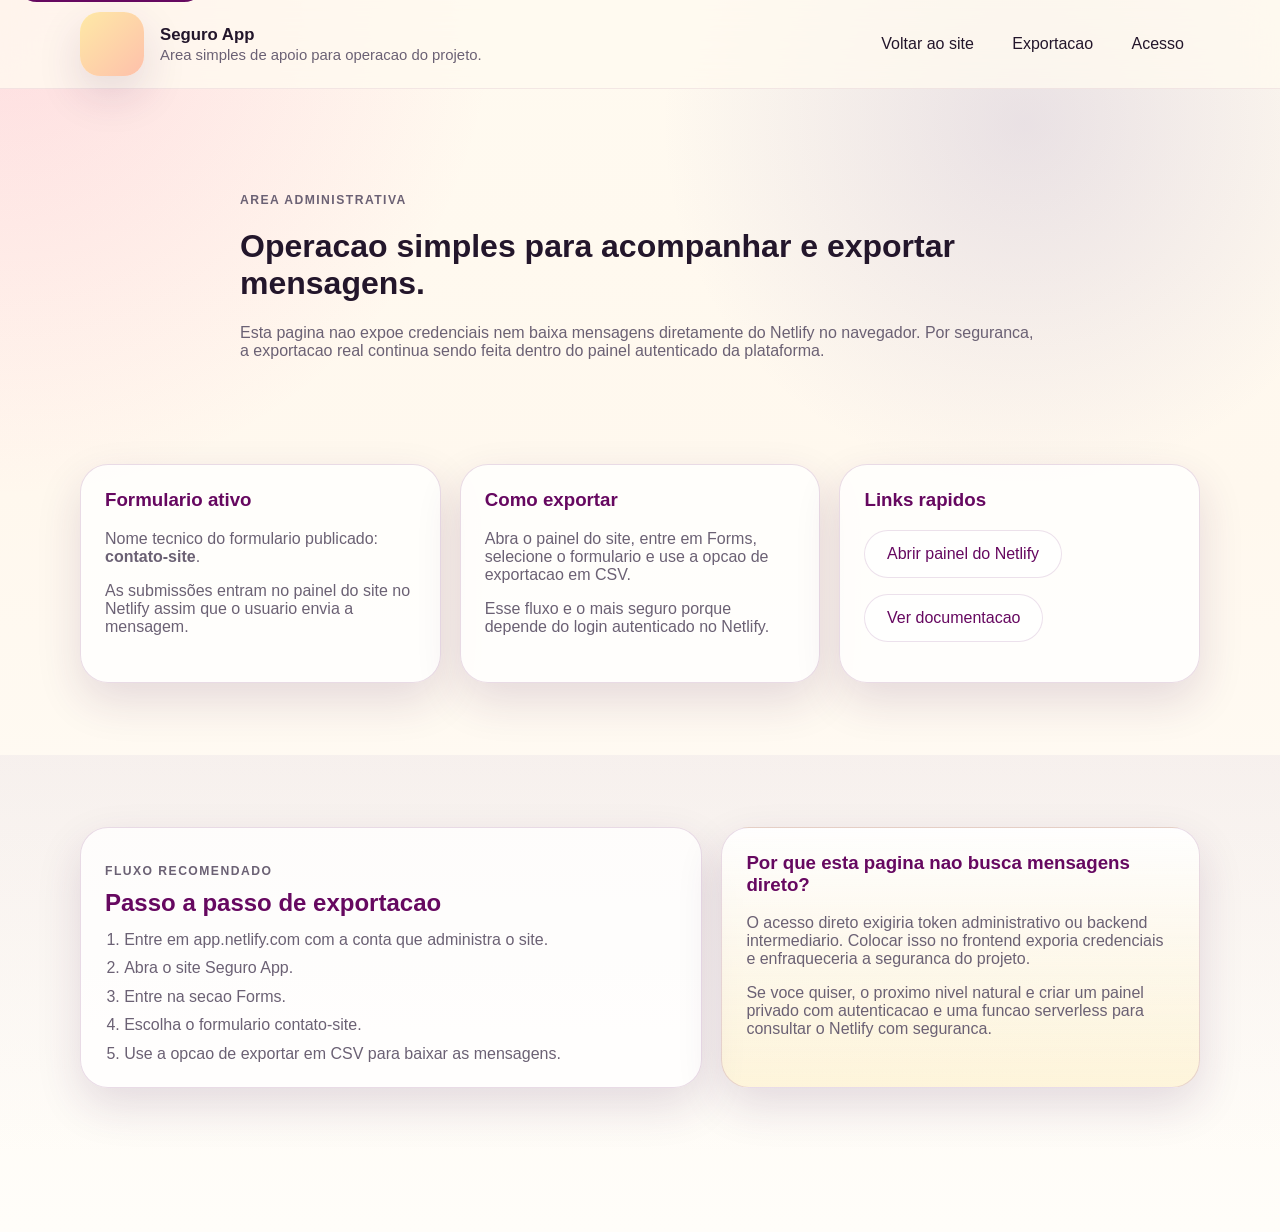
==== app-main/admin.html @ 8a6f8d8b "Add diagnosis persistence and admin page" ====
<!DOCTYPE html>
<html lang="pt-BR">
<head>
  <meta charset="UTF-8">
  <meta name="viewport" content="width=device-width, initial-scale=1.0">
  <meta name="robots" content="noindex,nofollow">
  <title>Area Administrativa | Seguro App</title>
  <link rel="icon" href="favicon.svg" type="image/svg+xml">
  <link rel="stylesheet" href="style.css">
</head>
<body>
  <a class="skip-link" href="#conteudo">Pular para o conteudo</a>

  <header class="site-header">
    <div class="container topbar">
      <a class="brand" href="index.html#inicio" aria-label="Voltar ao inicio">
        <span class="brand-mark" aria-hidden="true">
          <video class="brand-video" muted autoplay loop playsinline>
            <source src="logotipo.mp4" type="video/mp4">
          </video>
        </span>
        <span class="brand-copy">
          <strong>Seguro App</strong>
          <span>Area simples de apoio para operacao do projeto.</span>
        </span>
      </a>

      <nav class="site-nav" aria-label="Administracao">
        <ul>
          <li><a href="index.html">Voltar ao site</a></li>
          <li><a href="#exportacao">Exportacao</a></li>
          <li><a href="#acesso">Acesso</a></li>
        </ul>
      </nav>
    </div>
  </header>

  <main id="conteudo" class="section">
    <div class="container section-header admin-hero">
      <p class="eyebrow">Area administrativa</p>
      <h1>Operacao simples para acompanhar e exportar mensagens.</h1>
      <p>
        Esta pagina nao expoe credenciais nem baixa mensagens diretamente do Netlify no navegador.
        Por seguranca, a exportacao real continua sendo feita dentro do painel autenticado da plataforma.
      </p>
    </div>

    <section class="section admin-section" id="exportacao">
      <div class="container cards-grid admin-grid">
        <article class="info-card">
          <h3>Formulario ativo</h3>
          <p>Nome tecnico do formulario publicado: <strong>contato-site</strong>.</p>
          <p>As submissões entram no painel do site no Netlify assim que o usuario envia a mensagem.</p>
        </article>
        <article class="info-card">
          <h3>Como exportar</h3>
          <p>Abra o painel do site, entre em Forms, selecione o formulario e use a opcao de exportacao em CSV.</p>
          <p>Esse fluxo e o mais seguro porque depende do login autenticado no Netlify.</p>
        </article>
        <article class="info-card">
          <h3>Links rapidos</h3>
          <p><a class="button button-secondary" href="https://app.netlify.com/" target="_blank" rel="noreferrer">Abrir painel do Netlify</a></p>
          <p><a class="button button-secondary" href="https://docs.netlify.com/forms/setup/" target="_blank" rel="noreferrer">Ver documentacao</a></p>
        </article>
      </div>
    </section>

    <section class="section section-soft" id="acesso">
      <div class="container admin-panel">
        <div class="info-card">
          <p class="eyebrow">Fluxo recomendado</p>
          <h2>Passo a passo de exportacao</h2>
          <ol class="admin-steps">
            <li>Entre em app.netlify.com com a conta que administra o site.</li>
            <li>Abra o site Seguro App.</li>
            <li>Entre na secao Forms.</li>
            <li>Escolha o formulario contato-site.</li>
            <li>Use a opcao de exportar em CSV para baixar as mensagens.</li>
          </ol>
        </div>
        <div class="tip-card">
          <h3>Por que esta pagina nao busca mensagens direto?</h3>
          <p>
            O acesso direto exigiria token administrativo ou backend intermediario. Colocar isso no frontend
            exporia credenciais e enfraqueceria a seguranca do projeto.
          </p>
          <p>
            Se voce quiser, o proximo nivel natural e criar um painel privado com autenticacao e uma funcao
            serverless para consultar o Netlify com seguranca.
          </p>
        </div>
      </div>
    </section>
  </main>
</body>
</html>
---- app-main/style.css ----
:root {
  --cream: #fff7dc;
  --sand: #fee9a6;
  --peach: #fec0ab;
  --pink: #fa5894;
  --violet: #9380b7;
  --plum: #660860;
  --ink: #23162b;
  --muted: #6b6174;
  --surface: rgba(255, 255, 255, 0.76);
  --surface-strong: #fffdfa;
  --border: rgba(102, 8, 96, 0.14);
  --shadow: 0 18px 45px rgba(72, 29, 88, 0.14);
  --radius-lg: 28px;
  --radius-md: 20px;
  --radius-sm: 14px;
  --container: min(1120px, calc(100% - 2rem));
}

* {
  box-sizing: border-box;
}

html {
  scroll-behavior: smooth;
}

body {
  margin: 0;
  font-family: "Instrument Sans", sans-serif;
  color: var(--ink);
  background:
    radial-gradient(circle at top left, rgba(250, 88, 148, 0.18), transparent 28%),
    radial-gradient(circle at 80% 10%, rgba(147, 128, 183, 0.2), transparent 24%),
    linear-gradient(180deg, #fffaf0 0%, #fff8ee 40%, #fffdf9 100%);
}

a {
  color: inherit;
}

button,
input,
select,
textarea {
  font: inherit;
}

.skip-link {
  position: absolute;
  top: -40px;
  left: 16px;
  background: var(--plum);
  color: #fff;
  padding: 0.75rem 1rem;
  border-radius: 999px;
  z-index: 1000;
}

.skip-link:focus {
  top: 16px;
}

.container {
  width: var(--container);
  margin: 0 auto;
}

.site-header {
  position: sticky;
  top: 0;
  z-index: 20;
  backdrop-filter: blur(18px);
  background: rgba(255, 250, 240, 0.78);
  border-bottom: 1px solid rgba(102, 8, 96, 0.08);
}

.topbar {
  display: flex;
  align-items: center;
  justify-content: space-between;
  gap: 1rem;
  min-height: 88px;
}

.brand {
  display: flex;
  align-items: center;
  gap: 1rem;
  text-decoration: none;
  min-width: 0;
}

.brand-mark {
  width: 64px;
  height: 64px;
  border-radius: 20px;
  overflow: hidden;
  background: linear-gradient(135deg, var(--sand), var(--peach));
  box-shadow: var(--shadow);
  flex-shrink: 0;
}

.brand-video {
  width: 100%;
  height: 100%;
  object-fit: cover;
}

.brand-copy {
  display: grid;
  gap: 0.15rem;
}

.brand-copy strong,
.hero h1,
.section h2,
.info-card h3,
.tip-card h3,
.result-card h3,
.faq-question,
.site-footer strong {
  font-family: "Space Grotesk", sans-serif;
}

.brand-copy strong {
  font-size: 1.05rem;
}

.brand-copy span {
  color: var(--muted);
  font-size: 0.93rem;
  max-width: 36rem;
}

.site-nav ul {
  display: flex;
  align-items: center;
  gap: 0.4rem;
  list-style: none;
  margin: 0;
  padding: 0;
}

.site-nav a,
.footer-meta a {
  text-decoration: none;
}

.site-nav a {
  display: inline-flex;
  align-items: center;
  justify-content: center;
  padding: 0.7rem 1rem;
  border-radius: 999px;
  color: var(--ink);
  transition: background-color 180ms ease, color 180ms ease, transform 180ms ease;
}

.site-nav a:hover,
.site-nav a:focus-visible,
.footer-meta a:hover,
.footer-meta a:focus-visible,
.button:hover,
.button:focus-visible,
.faq-question:hover,
.faq-question:focus-visible {
  outline: none;
  transform: translateY(-1px);
}

.site-nav a:hover,
.site-nav a:focus-visible {
  background: rgba(102, 8, 96, 0.08);
  color: var(--plum);
}

.menu-toggle {
  display: none;
  border: 0;
  background: var(--plum);
  color: #fff;
  padding: 0.8rem 1rem;
  border-radius: 999px;
}

.hero {
  padding: 4rem 0 3rem;
}

.hero-grid,
.section-split,
.diagnostic-layout,
.contact-layout,
.checklist-layout {
  display: grid;
  gap: 1.5rem;
}

.hero-grid {
  grid-template-columns: 1.4fr 1fr;
  align-items: stretch;
}

.hero-copy,
.hero-panel,
.progress-card,
.checklist-card,
.tip-card,
.diagnostic-card,
.result-card,
.contact-card,
.info-card,
.faq-item {
  background: var(--surface);
  border: 1px solid var(--border);
  box-shadow: var(--shadow);
  border-radius: var(--radius-lg);
}

.hero-copy {
  padding: 2.4rem;
  position: relative;
  overflow: hidden;
}

.hero-copy::after {
  content: "";
  position: absolute;
  inset: auto -80px -80px auto;
  width: 220px;
  height: 220px;
  background: radial-gradient(circle, rgba(250, 88, 148, 0.22), transparent 65%);
}

.eyebrow,
.result-kicker,
.signal-label {
  text-transform: uppercase;
  letter-spacing: 0.12em;
  font-size: 0.76rem;
  color: var(--plum);
  margin-bottom: 0.8rem;
  font-weight: 700;
}

.hero h1,
.section h2 {
  margin: 0;
  line-height: 1.02;
  color: var(--plum);
}

.hero h1 {
  font-size: clamp(2.4rem, 4vw, 4.7rem);
  max-width: 12ch;
}

.hero-text,
.section-header p,
.signal-card p,
.stats-grid span,
.info-card p,
.tip-card p,
.result-card p,
.contact-layout p,
.site-footer p,
.faq-answer p,
.progress-card p {
  color: var(--muted);
}

.hero-text {
  font-size: 1.05rem;
  max-width: 58ch;
  margin: 1.2rem 0 0;
}

.hero-actions {
  display: flex;
  flex-wrap: wrap;
  gap: 0.9rem;
  margin-top: 1.6rem;
}

.button {
  display: inline-flex;
  align-items: center;
  justify-content: center;
  gap: 0.45rem;
  min-height: 48px;
  padding: 0.85rem 1.35rem;
  border-radius: 999px;
  text-decoration: none;
  border: 1px solid transparent;
  cursor: pointer;
  transition: transform 180ms ease, box-shadow 180ms ease, background-color 180ms ease;
}

.button-primary {
  background: linear-gradient(135deg, var(--plum), #8f1b7f);
  color: #fff;
}

.button-secondary {
  background: rgba(255, 255, 255, 0.75);
  color: var(--plum);
  border-color: rgba(102, 8, 96, 0.12);
}

.hero-points {
  display: grid;
  grid-template-columns: repeat(3, minmax(0, 1fr));
  gap: 0.8rem;
  list-style: none;
  padding: 0;
  margin: 2rem 0 0;
}

.hero-points li {
  padding: 0.9rem 1rem;
  border-radius: var(--radius-md);
  background: rgba(255, 255, 255, 0.7);
  border: 1px solid rgba(102, 8, 96, 0.08);
}

.hero-panel {
  padding: 1.4rem;
  display: grid;
  gap: 1rem;
  background:
    linear-gradient(180deg, rgba(255, 255, 255, 0.84), rgba(255, 244, 236, 0.96)),
    linear-gradient(135deg, rgba(254, 233, 166, 0.25), rgba(250, 88, 148, 0.18));
}

.signal-card {
  padding: 1.2rem;
  border-radius: var(--radius-md);
  background: rgba(255, 255, 255, 0.68);
}

.signal-card strong {
  font-size: 2rem;
  color: var(--plum);
}

.stats-grid {
  display: grid;
  grid-template-columns: repeat(2, minmax(0, 1fr));
  gap: 1rem;
}

.stats-grid article {
  padding: 1.1rem;
  border-radius: var(--radius-md);
  background: rgba(255, 255, 255, 0.74);
  min-height: 126px;
}

.stats-grid strong {
  display: block;
  margin-bottom: 0.45rem;
  color: var(--plum);
  font-size: 1.1rem;
}

.trust-band {
  padding: 0 0 1rem;
}

.trust-band-grid {
  display: grid;
  grid-template-columns: repeat(4, minmax(0, 1fr));
  gap: 1rem;
}

.trust-band-grid p {
  margin: 0;
  padding: 1rem 1.2rem;
  border-radius: 999px;
  text-align: center;
  font-weight: 600;
  color: var(--plum);
  background: rgba(255, 255, 255, 0.68);
  border: 1px solid rgba(102, 8, 96, 0.08);
}

.section {
  padding: 4.5rem 0;
}

.section-accent {
  background: linear-gradient(180deg, rgba(254, 233, 166, 0.16), rgba(255, 255, 255, 0));
}

.section-soft {
  background: linear-gradient(180deg, rgba(147, 128, 183, 0.08), rgba(255, 255, 255, 0));
}

.section-header {
  max-width: 800px;
  margin-bottom: 2rem;
}

.section-header h2 {
  font-size: clamp(2rem, 3vw, 3.2rem);
}

.cards-grid {
  display: grid;
  grid-template-columns: repeat(4, minmax(0, 1fr));
  gap: 1.2rem;
}

.info-card {
  padding: 1.5rem;
}

.info-card h3,
.tip-card h3,
.result-card h3 {
  margin-top: 0;
  color: var(--plum);
}

.section-split,
.checklist-layout,
.diagnostic-layout,
.contact-layout {
  grid-template-columns: repeat(2, minmax(0, 1fr));
  align-items: start;
}

.progress-card,
.tip-card,
.result-card,
.contact-card,
.diagnostic-card,
.checklist-card {
  padding: 1.5rem;
}

.progress-card strong {
  display: inline-block;
  margin: 0.3rem 0 1rem;
  font-size: 3rem;
  color: var(--plum);
}

.progress-bar {
  width: 100%;
  height: 14px;
  border-radius: 999px;
  background: rgba(102, 8, 96, 0.08);
  overflow: hidden;
}

.progress-bar span {
  display: block;
  width: 0;
  height: 100%;
  border-radius: inherit;
  background: linear-gradient(90deg, var(--pink), var(--plum));
  transition: width 220ms ease;
}

.checklist-card {
  display: grid;
  gap: 0.85rem;
}

.checklist-card label {
  display: flex;
  align-items: flex-start;
  gap: 0.85rem;
  padding: 1rem;
  border-radius: var(--radius-md);
  background: rgba(255, 255, 255, 0.78);
  cursor: pointer;
}

.checklist-card input {
  accent-color: var(--plum);
  inline-size: 18px;
  block-size: 18px;
  margin-top: 0.15rem;
}

.tip-card {
  background: linear-gradient(180deg, rgba(255, 255, 255, 0.9), rgba(254, 233, 166, 0.34));
}

.diagnostic-card,
.contact-card {
  display: grid;
  gap: 1rem;
}

.form-actions {
  display: flex;
  flex-wrap: wrap;
  gap: 0.8rem;
}

.diagnostic-card label,
.contact-card label {
  display: grid;
  gap: 0.5rem;
  color: var(--ink);
}

.diagnostic-card select,
.contact-card input,
.contact-card textarea {
  width: 100%;
  border: 1px solid rgba(102, 8, 96, 0.14);
  border-radius: 16px;
  background: rgba(255, 255, 255, 0.85);
  padding: 0.95rem 1rem;
}

.diagnostic-card select:focus,
.contact-card input:focus,
.contact-card textarea:focus {
  outline: 2px solid rgba(250, 88, 148, 0.24);
  border-color: rgba(102, 8, 96, 0.3);
}

.result-card {
  min-height: 100%;
  background: linear-gradient(180deg, rgba(255, 255, 255, 0.84), rgba(147, 128, 183, 0.14));
}

.result-card[data-level="baixo"] {
  background: linear-gradient(180deg, rgba(255, 255, 255, 0.88), rgba(254, 233, 166, 0.28));
}

.result-card[data-level="medio"] {
  background: linear-gradient(180deg, rgba(255, 255, 255, 0.88), rgba(250, 88, 148, 0.18));
}

.result-card[data-level="alto"] {
  background: linear-gradient(180deg, rgba(255, 255, 255, 0.88), rgba(102, 8, 96, 0.18));
}

.faq-list {
  display: grid;
  gap: 1rem;
}

.faq-item {
  overflow: hidden;
}

.faq-question {
  width: 100%;
  text-align: left;
  padding: 1.25rem 1.4rem;
  border: 0;
  background: transparent;
  color: var(--plum);
  font-size: 1rem;
  cursor: pointer;
}

.faq-answer {
  display: grid;
  grid-template-rows: 0fr;
  transition: grid-template-rows 220ms ease;
}

.faq-answer p {
  overflow: hidden;
  margin: 0;
  padding: 0 1.4rem 1.25rem;
}

.faq-item.is-open .faq-answer {
  grid-template-rows: 1fr;
}

.form-feedback {
  min-height: 1.5rem;
  margin: 0;
  color: var(--plum);
  font-weight: 600;
}

.form-status {
  min-height: 1.25rem;
  margin: -0.25rem 0 0;
  color: var(--muted);
  font-size: 0.95rem;
}

.button[disabled] {
  cursor: wait;
  opacity: 0.75;
  transform: none;
}

.button.is-loading::after {
  content: "";
  inline-size: 1rem;
  block-size: 1rem;
  border-radius: 999px;
  border: 2px solid rgba(255, 255, 255, 0.45);
  border-top-color: #fff;
  animation: spin 800ms linear infinite;
}

.button-secondary.is-loading::after {
  border-color: rgba(102, 8, 96, 0.2);
  border-top-color: var(--plum);
}

.admin-hero {
  margin-top: 2rem;
}

.admin-grid {
  grid-template-columns: repeat(3, minmax(0, 1fr));
}

.admin-panel {
  display: grid;
  grid-template-columns: 1.3fr 1fr;
  gap: 1.2rem;
}

.admin-steps {
  margin: 1rem 0 0;
  padding-left: 1.2rem;
  color: var(--muted);
}

.admin-steps li + li {
  margin-top: 0.65rem;
}

@keyframes spin {
  to {
    transform: rotate(360deg);
  }
}

.site-footer {
  padding: 2rem 0 3rem;
}

.footer-content {
  display: grid;
  grid-template-columns: 1.4fr auto auto;
  gap: 1rem;
  align-items: center;
  padding: 1.5rem;
  border-radius: var(--radius-lg);
  background: linear-gradient(135deg, rgba(102, 8, 96, 0.94), rgba(147, 128, 183, 0.92));
  color: #fff;
  box-shadow: var(--shadow);
}

.footer-meta {
  display: flex;
  flex-wrap: wrap;
  gap: 1rem;
}

.footer-copy {
  text-align: right;
}

@media (max-width: 980px) {
  .hero-grid,
  .cards-grid,
  .section-split,
  .checklist-layout,
  .diagnostic-layout,
  .contact-layout,
  .admin-grid,
  .admin-panel,
  .footer-content,
  .trust-band-grid {
    grid-template-columns: 1fr 1fr;
  }

  .cards-grid {
    grid-template-columns: repeat(2, minmax(0, 1fr));
  }

  .footer-content {
    grid-template-columns: 1fr;
  }

  .footer-copy {
    text-align: left;
  }
}

@media (max-width: 760px) {
  .topbar {
    flex-wrap: wrap;
    padding: 0.9rem 0;
  }

  .brand {
    flex: 1;
  }

  .brand-copy span {
    display: none;
  }

  .menu-toggle {
    display: inline-flex;
  }

  .site-nav {
    display: none;
    width: 100%;
  }

  .site-nav.is-open {
    display: block;
  }

  .site-nav ul,
  .hero-points,
  .hero-grid,
  .cards-grid,
  .section-split,
  .checklist-layout,
  .diagnostic-layout,
  .contact-layout,
  .admin-grid,
  .admin-panel,
  .trust-band-grid {
    grid-template-columns: 1fr;
  }

  .site-nav ul {
    display: grid;
    gap: 0.4rem;
    padding-bottom: 0.4rem;
  }

  .site-nav a {
    justify-content: flex-start;
    background: rgba(255, 255, 255, 0.65);
  }

  .hero {
    padding-top: 2rem;
  }

  .hero-copy,
  .hero-panel,
  .progress-card,
  .checklist-card,
  .tip-card,
  .diagnostic-card,
  .result-card,
  .contact-card,
  .info-card,
  .faq-item,
  .footer-content {
    border-radius: 22px;
  }

  .section {
    padding: 3.5rem 0;
  }
}

@media (prefers-reduced-motion: reduce) {
  html {
    scroll-behavior: auto;
  }

  *,
  *::before,
  *::after {
    animation: none !important;
    transition: none !important;
  }
}
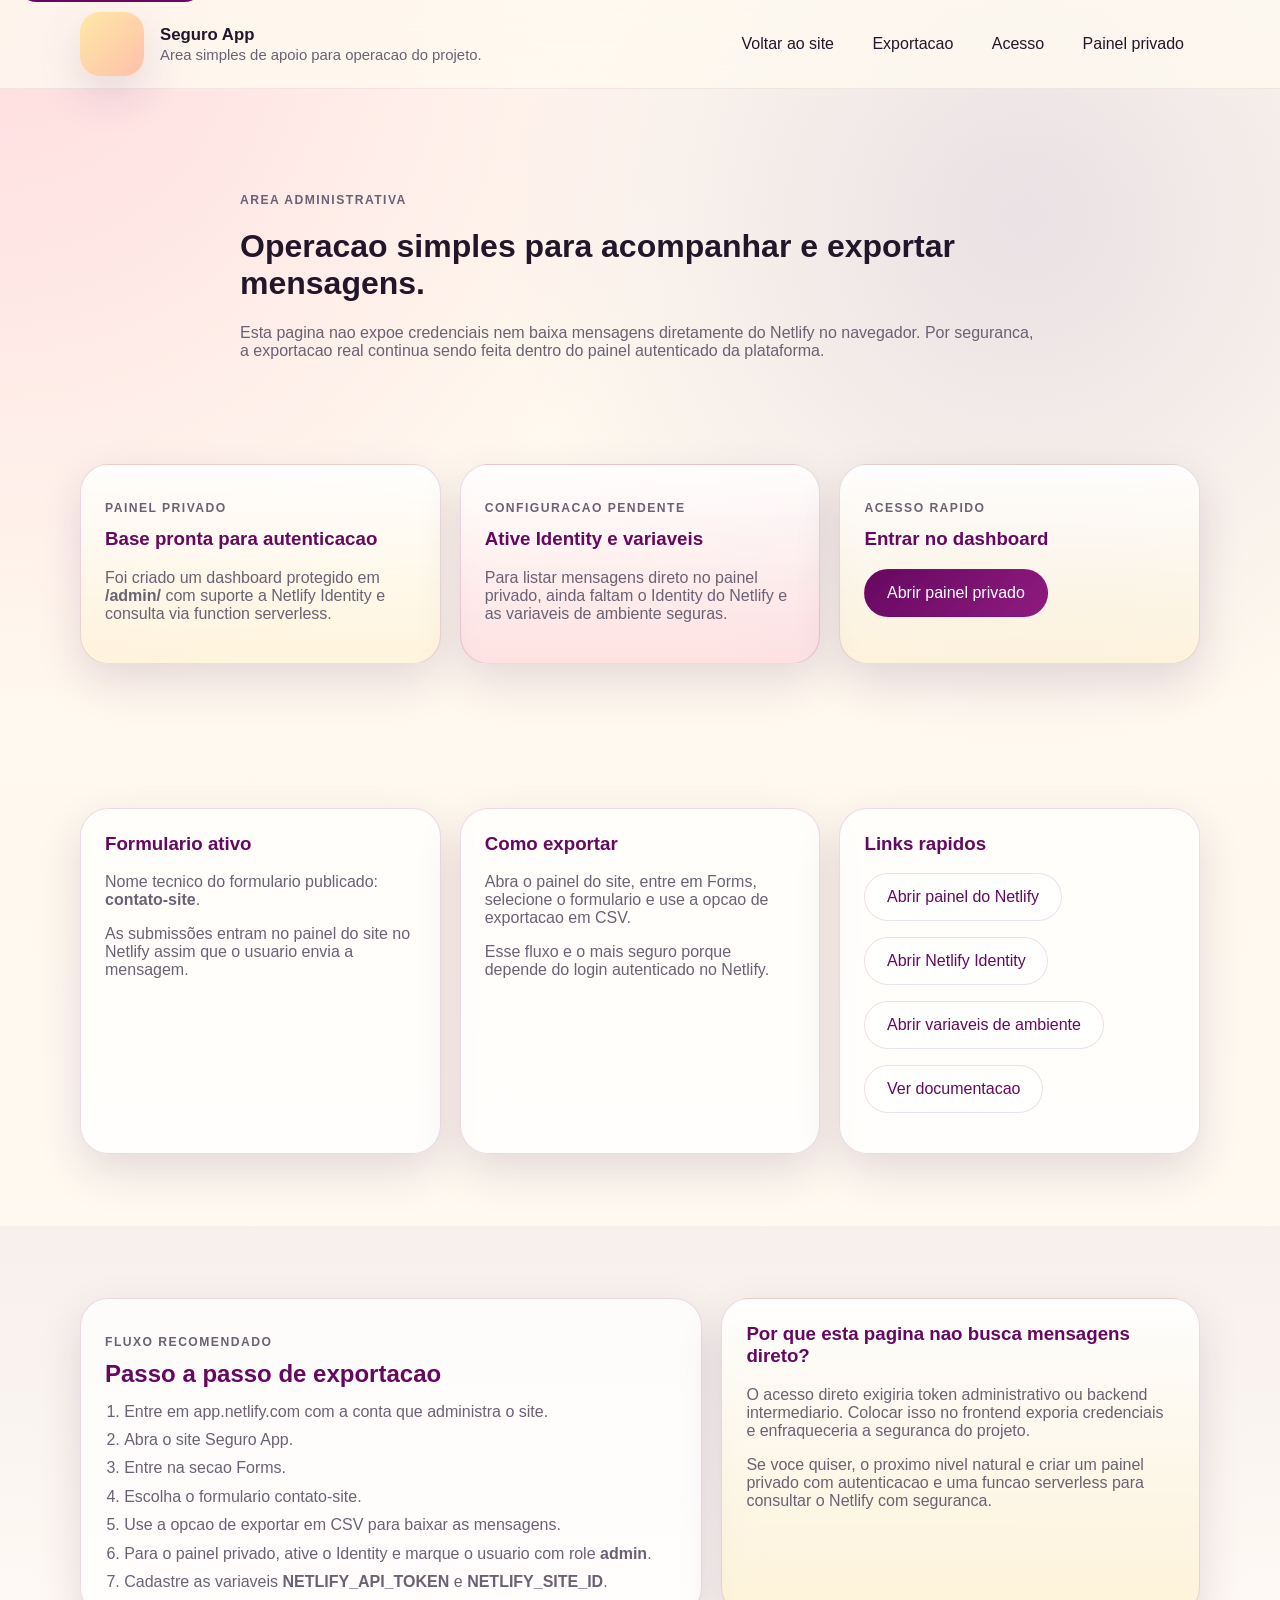
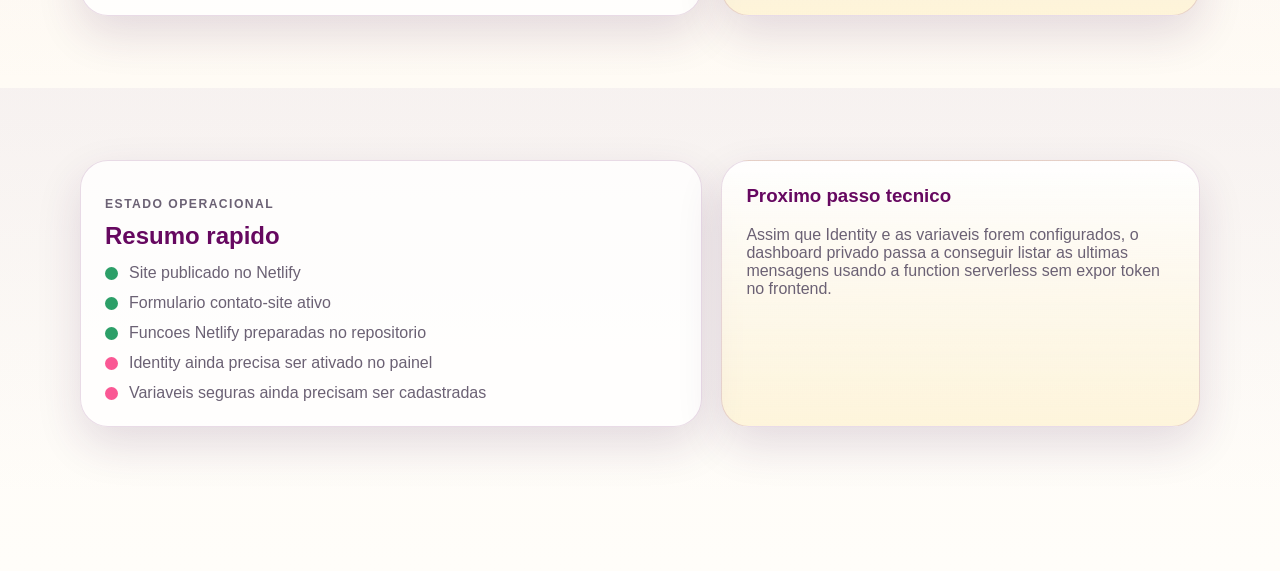
==== commit ea4f830f: "Add protected admin scaffold and diagnosis history" ====
--- a/app-main/admin.html
+++ b/app-main/admin.html
@@ -30,6 +30,7 @@
           <li><a href="index.html">Voltar ao site</a></li>
           <li><a href="#exportacao">Exportacao</a></li>
           <li><a href="#acesso">Acesso</a></li>
+          <li><a href="#painel-privado">Painel privado</a></li>
         </ul>
       </nav>
     </div>
@@ -44,6 +45,26 @@
         Por seguranca, a exportacao real continua sendo feita dentro do painel autenticado da plataforma.
       </p>
     </div>
+
+    <section class="section" id="painel-privado">
+      <div class="container cards-grid admin-grid">
+        <article class="info-card status-card status-ready">
+          <p class="eyebrow">Painel privado</p>
+          <h3>Base pronta para autenticacao</h3>
+          <p>Foi criado um dashboard protegido em <strong>/admin/</strong> com suporte a Netlify Identity e consulta via function serverless.</p>
+        </article>
+        <article class="info-card status-card status-pending">
+          <p class="eyebrow">Configuracao pendente</p>
+          <h3>Ative Identity e variaveis</h3>
+          <p>Para listar mensagens direto no painel privado, ainda faltam o Identity do Netlify e as variaveis de ambiente seguras.</p>
+        </article>
+        <article class="info-card status-card status-ready">
+          <p class="eyebrow">Acesso rapido</p>
+          <h3>Entrar no dashboard</h3>
+          <p><a class="button button-primary" href="admin/">Abrir painel privado</a></p>
+        </article>
+      </div>
+    </section>
 
     <section class="section admin-section" id="exportacao">
       <div class="container cards-grid admin-grid">
@@ -60,6 +81,8 @@
         <article class="info-card">
           <h3>Links rapidos</h3>
           <p><a class="button button-secondary" href="https://app.netlify.com/" target="_blank" rel="noreferrer">Abrir painel do Netlify</a></p>
+          <p><a class="button button-secondary" href="https://app.netlify.com/sites/seguroapp/configuration/identity" target="_blank" rel="noreferrer">Abrir Netlify Identity</a></p>
+          <p><a class="button button-secondary" href="https://app.netlify.com/sites/seguroapp/configuration/env" target="_blank" rel="noreferrer">Abrir variaveis de ambiente</a></p>
           <p><a class="button button-secondary" href="https://docs.netlify.com/forms/setup/" target="_blank" rel="noreferrer">Ver documentacao</a></p>
         </article>
       </div>
@@ -76,6 +99,8 @@
             <li>Entre na secao Forms.</li>
             <li>Escolha o formulario contato-site.</li>
             <li>Use a opcao de exportar em CSV para baixar as mensagens.</li>
+            <li>Para o painel privado, ative o Identity e marque o usuario com role <strong>admin</strong>.</li>
+            <li>Cadastre as variaveis <strong>NETLIFY_API_TOKEN</strong> e <strong>NETLIFY_SITE_ID</strong>.</li>
           </ol>
         </div>
         <div class="tip-card">
@@ -91,6 +116,29 @@
         </div>
       </div>
     </section>
+
+    <section class="section section-soft">
+      <div class="container admin-panel">
+        <div class="info-card">
+          <p class="eyebrow">Estado operacional</p>
+          <h2>Resumo rapido</h2>
+          <ul class="status-list">
+            <li><span class="status-dot status-ready-dot"></span> Site publicado no Netlify</li>
+            <li><span class="status-dot status-ready-dot"></span> Formulario contato-site ativo</li>
+            <li><span class="status-dot status-ready-dot"></span> Funcoes Netlify preparadas no repositorio</li>
+            <li><span class="status-dot status-pending-dot"></span> Identity ainda precisa ser ativado no painel</li>
+            <li><span class="status-dot status-pending-dot"></span> Variaveis seguras ainda precisam ser cadastradas</li>
+          </ul>
+        </div>
+        <div class="tip-card">
+          <h3>Proximo passo tecnico</h3>
+          <p>
+            Assim que Identity e as variaveis forem configurados, o dashboard privado passa a conseguir listar
+            as ultimas mensagens usando a function serverless sem expor token no frontend.
+          </p>
+        </div>
+      </div>
+    </section>
   </main>
 </body>
 </html>
--- a/app-main/style.css
+++ b/app-main/style.css
@@ -502,6 +502,52 @@
   gap: 0.8rem;
 }
 
+.history-header {
+  display: flex;
+  justify-content: space-between;
+  align-items: flex-start;
+  gap: 1rem;
+}
+
+.history-card h3 {
+  margin: 0;
+  color: var(--plum);
+}
+
+.diagnosis-history-layout {
+  margin-top: 1.5rem;
+}
+
+.history-list {
+  display: grid;
+  gap: 0.9rem;
+  margin-top: 1rem;
+}
+
+.history-item {
+  display: grid;
+  gap: 0.35rem;
+  padding: 1rem;
+  border-radius: var(--radius-md);
+  background: rgba(255, 255, 255, 0.78);
+  border: 1px solid rgba(102, 8, 96, 0.08);
+}
+
+.history-item strong {
+  color: var(--plum);
+}
+
+.history-item span,
+.history-item p,
+.history-empty,
+.status-list {
+  color: var(--muted);
+}
+
+.history-empty {
+  margin: 0;
+}
+
 .diagnostic-card label,
 .contact-card label {
   display: grid;
@@ -628,6 +674,12 @@
   gap: 1.2rem;
 }
 
+.admin-panel-private {
+  display: grid;
+  grid-template-columns: 1fr;
+  gap: 1.2rem;
+}
+
 .admin-steps {
   margin: 1rem 0 0;
   padding-left: 1.2rem;
@@ -636,6 +688,48 @@
 
 .admin-steps li + li {
   margin-top: 0.65rem;
+}
+
+.status-card {
+  position: relative;
+  overflow: hidden;
+}
+
+.status-ready {
+  background: linear-gradient(180deg, rgba(255, 255, 255, 0.9), rgba(254, 233, 166, 0.24));
+}
+
+.status-pending {
+  background: linear-gradient(180deg, rgba(255, 255, 255, 0.9), rgba(250, 88, 148, 0.14));
+}
+
+.status-list {
+  list-style: none;
+  padding: 0;
+  margin: 1rem 0 0;
+  display: grid;
+  gap: 0.75rem;
+}
+
+.status-list li {
+  display: flex;
+  align-items: center;
+  gap: 0.7rem;
+}
+
+.status-dot {
+  inline-size: 0.8rem;
+  block-size: 0.8rem;
+  border-radius: 999px;
+  display: inline-block;
+}
+
+.status-ready-dot {
+  background: #2c9f68;
+}
+
+.status-pending-dot {
+  background: #fa5894;
 }
 
 @keyframes spin {
@@ -679,6 +773,7 @@
   .contact-layout,
   .admin-grid,
   .admin-panel,
+  .admin-panel-private,
   .footer-content,
   .trust-band-grid {
     grid-template-columns: 1fr 1fr;
@@ -734,8 +829,13 @@
   .contact-layout,
   .admin-grid,
   .admin-panel,
+  .admin-panel-private,
   .trust-band-grid {
     grid-template-columns: 1fr;
+  }
+
+  .history-header {
+    flex-direction: column;
   }
 
   .site-nav ul {
